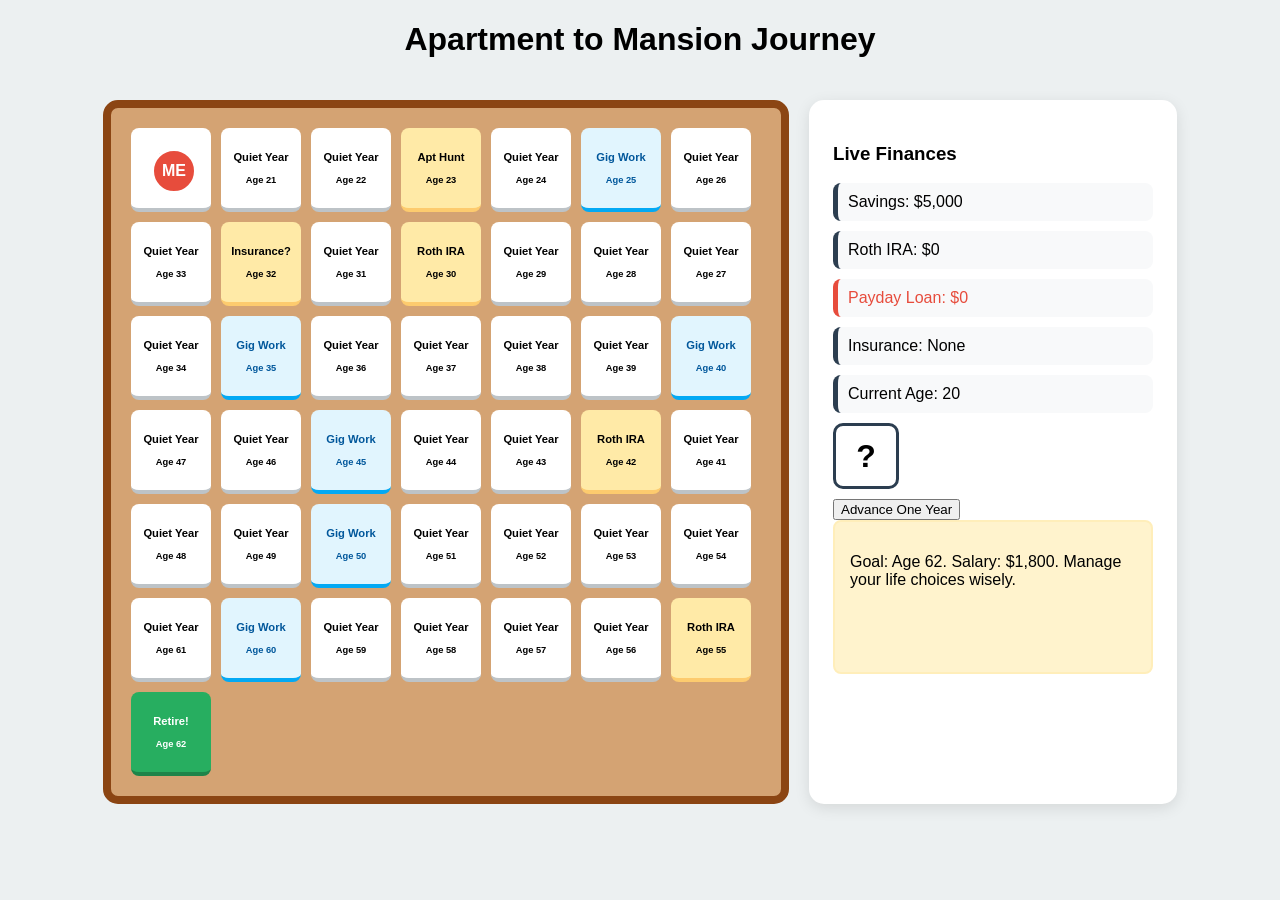
==== index.html @ d13ab497 "karens retirement plan" ====
<!DOCTYPE html>
<html lang="en">
<head>
    <meta charset="UTF-8">
    <meta name="viewport" content="width=device-width, initial-scale=1.0">
    <title>Apartment to Mansion Journey</title>
    <link rel="stylesheet" href="style.css">
</head>
<body>

<h1>Apartment to Mansion Journey</h1>

<div id="game-wrapper">
    <div id="board-container">
        <div id="player">ME</div>
        <div id="board"></div>
    </div>

    <div id="sidebar">
        <h3>Live Finances</h3>
        <div class="stat-card">Savings: $<span id="money">5000</span></div>
        <div class="stat-card">Roth IRA: $<span id="roth">0</span></div>
        <div class="stat-card debt-card">Payday Loan: $<span id="debt">0</span></div>
        <div class="stat-card">Insurance: <span id="insStatus">None</span></div>
        <div class="stat-card">Current Age: <span id="ageDisplay">20</span></div>

        <div id="dice-area">
            <div id="dice">?</div>
            <button class="roll-btn" id="rollBtn">Advance One Year</button>
        </div>

        <div id="event-display">
            <p id="event-text">Goal: Age 62. Salary: $1,800. Manage your life choices wisely.</p>
            <div id="choices" class="choice-btns"></div>
        </div>
    </div>
</div>

<script type="module" src="game.js"></script>
</body>
</html>
---- style.css ----
:root {
    --primary: #2c3e50;
    --secondary: #27ae60;
    --accent: #e67e22;
    --danger: #e74c3c;
    --bg: #ecf0f1;
    --tile-size: 80px;
}

body {
    font-family: 'Segoe UI', sans-serif;
    background-color: var(--bg);
    display: flex;
    flex-direction: column;
    align-items: center;
    margin: 0;
}

#game-wrapper { display: flex; gap: 20px; padding: 20px; flex-wrap: wrap; justify-content: center; }

#board-container {
    position: relative;
    background: #d4a373;
    padding: 20px;
    border-radius: 15px;
    border: 8px solid #8b4513;
    min-width: 630px; 
}

#board {
    display: grid;
    grid-template-columns: repeat(7, var(--tile-size));
    gap: 10px;
}

.tile {
    width: var(--tile-size); height: var(--tile-size);
    background: white; border-radius: 8px;
    display: flex; flex-direction: column; align-items: center; justify-content: center;
    font-size: 0.7rem; font-weight: bold; text-align: center; border-bottom: 4px solid #bdc3c7;
}

.tile.gig { background: #e1f5fe; border-color: #03a9f4; color: #01579b; }
.tile.special { background: #ffeaa7; border-color: #fdcb6e; }
.tile.finish { background: var(--secondary); color: white; border-color: #1e8449; }

#player {
    width: 40px; height: 40px; background: var(--danger);
    border: 3px solid white; border-radius: 50%;
    position: absolute; transition: all 0.5s ease;
    display: flex; align-items: center; justify-content: center;
    color: white; font-weight: bold; animation: pulse 2s infinite;
    z-index: 10;
}

@keyframes pulse {
    0% { transform: scale(1); box-shadow: 0 0 0 0 rgba(231, 76, 60, 0.7); }
    70% { transform: scale(1.1); box-shadow: 0 0 0 10px rgba(231, 76, 60, 0); }
    100% { transform: scale(1); box-shadow: 0 0 0 0 rgba(231, 76, 60, 0); }
}

#sidebar { 
    width: 320px; background: white; padding: 20px; 
    border-radius: 15px; box-shadow: 0 4px 15px rgba(0,0,0,0.1); 
    border: 4px solid transparent; transition: border-color 0.3s ease;
}

.sidebar-danger { border-color: var(--danger) !important; }

/* Single Event Jump */
@keyframes jump-impact {
    0% { transform: translateY(0); }
    50% { transform: translateY(-12px); }
    100% { transform: translateY(0); }
}
.apply-jump { animation: jump-impact 0.3s ease-out; }

/* Double Event Mega Jump */
@keyframes mega-jump {
    0% { transform: translateY(0); }
    25% { transform: translateY(-20px); }
    50% { transform: translateY(5px); }
    75% { transform: translateY(-10px); }
    100% { transform: translateY(0); }
}
.apply-mega-jump { animation: mega-jump 0.5s ease-in-out; border-color: #f1c40f !important; }

.stat-card { background: #f8f9fa; padding: 10px; border-radius: 8px; margin-bottom: 10px; border-left: 5px solid var(--primary); }
.stat-card.debt-card { border-left-color: var(--danger); color: var(--danger); }

#event-display { background: #fff3cd; border: 2px solid #ffeeba; padding: 15px; border-radius: 8px; min-height: 120px; }
.choice-btns { display: flex; flex-direction: column; gap: 8px; margin-top: 10px; }

.choice-btns button { padding: 10px; background: var(--primary); color: white; border: none; border-radius: 4px; cursor: pointer; text-align: left; }
.choice-btns button:hover { background: var(--accent); }
.choice-btns button.pay-debt { background: var(--danger); font-weight: bold; }
.choice-btns button.decline-btn { background: #95a5a6; font-size: 0.8rem; }

#dice { width: 60px; height: 60px; background: white; border: 3px solid var(--primary); border-radius: 10px; display: flex; align-items: center; justify-content: center; font-size: 2rem; font-weight: bold; margin-bottom: 10px; }
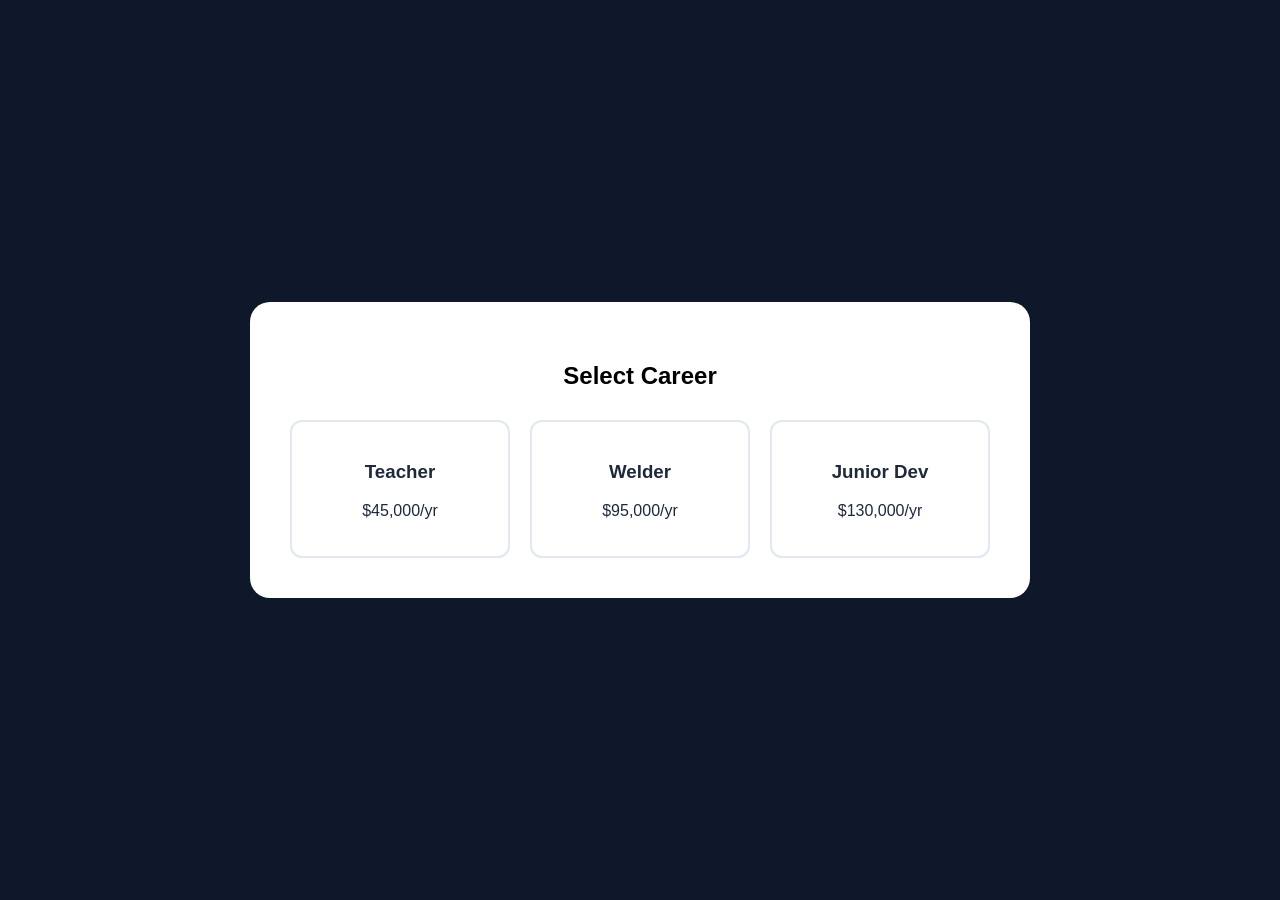
==== commit 33e13a10: "updated karens box" ====
--- a/index.html
+++ b/index.html
@@ -5,6 +5,8 @@
     <meta name="viewport" content="width=device-width, initial-scale=1.0">
     <title>Apartment to Mansion Journey</title>
     <link rel="stylesheet" href="style.css">
+    <link rel="stylesheet" href="stocks.css">
+    <link rel="stylesheet" href="jobs.css">
 </head>
 <body>
 
@@ -18,24 +20,32 @@
 
     <div id="sidebar">
         <h3>Live Finances</h3>
+        <div class="stat-card" id="job-stat">Job: <span id="jobDisplay">Unemployed</span></div>
+        
         <div class="stat-card">Savings: $<span id="money">5000</span></div>
+        <div class="stat-card">Shares Owned: <span id="shares">0</span></div>
         <div class="stat-card">Roth IRA: $<span id="roth">0</span></div>
         <div class="stat-card debt-card">Payday Loan: $<span id="debt">0</span></div>
+        
         <div class="stat-card">Insurance: <span id="insStatus">None</span></div>
         <div class="stat-card">Current Age: <span id="ageDisplay">20</span></div>
 
         <div id="dice-area">
             <div id="dice">?</div>
-            <button class="roll-btn" id="rollBtn">Advance One Year</button>
+            <button class="roll-btn" id="rollBtn" disabled>Advance One Year</button>
         </div>
 
         <div id="event-display">
-            <p id="event-text">Goal: Age 62. Salary: $1,800. Manage your life choices wisely.</p>
+            <p id="event-text">Choose a career to begin your journey.</p>
             <div id="choices" class="choice-btns"></div>
         </div>
     </div>
 </div>
 
-<script type="module" src="game.js"></script>
+
+<script src="events.js"></script>
+<script src="stocks.js"></script>
+<script src="game.js"></script>
+
 </body>
 </html>
--- a/style.css
+++ b/style.css
@@ -67,7 +67,6 @@
 
 .sidebar-danger { border-color: var(--danger) !important; }
 
-/* Single Event Jump */
 @keyframes jump-impact {
     0% { transform: translateY(0); }
     50% { transform: translateY(-12px); }
@@ -75,7 +74,6 @@
 }
 .apply-jump { animation: jump-impact 0.3s ease-out; }
 
-/* Double Event Mega Jump */
 @keyframes mega-jump {
     0% { transform: translateY(0); }
     25% { transform: translateY(-20px); }
@@ -90,10 +88,8 @@
 
 #event-display { background: #fff3cd; border: 2px solid #ffeeba; padding: 15px; border-radius: 8px; min-height: 120px; }
 .choice-btns { display: flex; flex-direction: column; gap: 8px; margin-top: 10px; }
-
-.choice-btns button { padding: 10px; background: var(--primary); color: white; border: none; border-radius: 4px; cursor: pointer; text-align: left; }
-.choice-btns button:hover { background: var(--accent); }
+.choice-btns button { padding: 10px; background: var(--primary); color: white; border: none; border-radius: 4px; cursor: pointer; }
+.choice-btns button.decline-btn { background: #95a5a6; font-size: 0.8rem; }
 .choice-btns button.pay-debt { background: var(--danger); font-weight: bold; }
-.choice-btns button.decline-btn { background: #95a5a6; font-size: 0.8rem; }
 
 #dice { width: 60px; height: 60px; background: white; border: 3px solid var(--primary); border-radius: 10px; display: flex; align-items: center; justify-content: center; font-size: 2rem; font-weight: bold; margin-bottom: 10px; }
--- a/stocks.css
+++ b/stocks.css
@@ -0,0 +1,59 @@
+/* Full-screen Stock Market Page */
+.stock-overlay {
+    position: fixed;
+    top: 0; left: 0;
+    width: 100vw; height: 100vh;
+    background: rgba(15, 23, 42, 0.98); /* Deep dark theme */
+    display: flex;
+    flex-direction: column;
+    align-items: center;
+    justify-content: center;
+    z-index: 9999; /* Stays on top of everything */
+    color: white;
+    font-family: 'Segoe UI', sans-serif;
+}
+
+.stock-modal {
+    background: #1e293b;
+    padding: 40px;
+    border-radius: 20px;
+    border: 2px solid #334155;
+    text-align: center;
+    box-shadow: 0 25px 50px -12px rgba(0, 0, 0, 0.5);
+    max-width: 500px;
+    width: 90%;
+}
+
+.ticker-box {
+    background: #0f172a;
+    padding: 20px;
+    border-radius: 12px;
+    margin: 20px 0;
+    border-left: 5px solid #f1c40f;
+}
+
+.stock-price {
+    font-size: 2.5rem;
+    font-weight: bold;
+    margin: 10px 0;
+    font-family: 'Courier New', monospace;
+}
+
+.up { color: #22c55e; }
+.down { color: #ef4444; }
+
+.market-btns {
+    display: grid;
+    grid-template-columns: 1fr 1fr;
+    gap: 15px;
+    margin-top: 20px;
+}
+
+.market-btns button {
+    padding: 12px;
+    border: none;
+    border-radius: 8px;
+    color: white;
+    font-weight: bold;
+    cursor: pointer;
+}
--- a/jobs.css
+++ b/jobs.css
@@ -0,0 +1,40 @@
+.job-overlay {
+    position: fixed;
+    top: 0; left: 0;
+    width: 100vw; height: 100vh;
+    background: #0f172a;
+    display: flex;
+    align-items: center; justify-content: center;
+    z-index: 5000;
+}
+
+.job-modal {
+    background: white;
+    padding: 40px;
+    border-radius: 20px;
+    max-width: 700px;
+    width: 90%;
+    text-align: center;
+}
+
+.job-grid {
+    display: grid;
+    grid-template-columns: repeat(auto-fit, minmax(180px, 1fr));
+    gap: 20px;
+    margin-top: 30px;
+}
+
+.job-card {
+    border: 2px solid #e2e8f0;
+    padding: 20px;
+    border-radius: 12px;
+    cursor: pointer;
+    transition: 0.3s;
+    color: #1e293b;
+}
+
+.job-card:hover {
+    border-color: #27ae60;
+    background: #f0fdf4;
+    transform: translateY(-5px);
+}
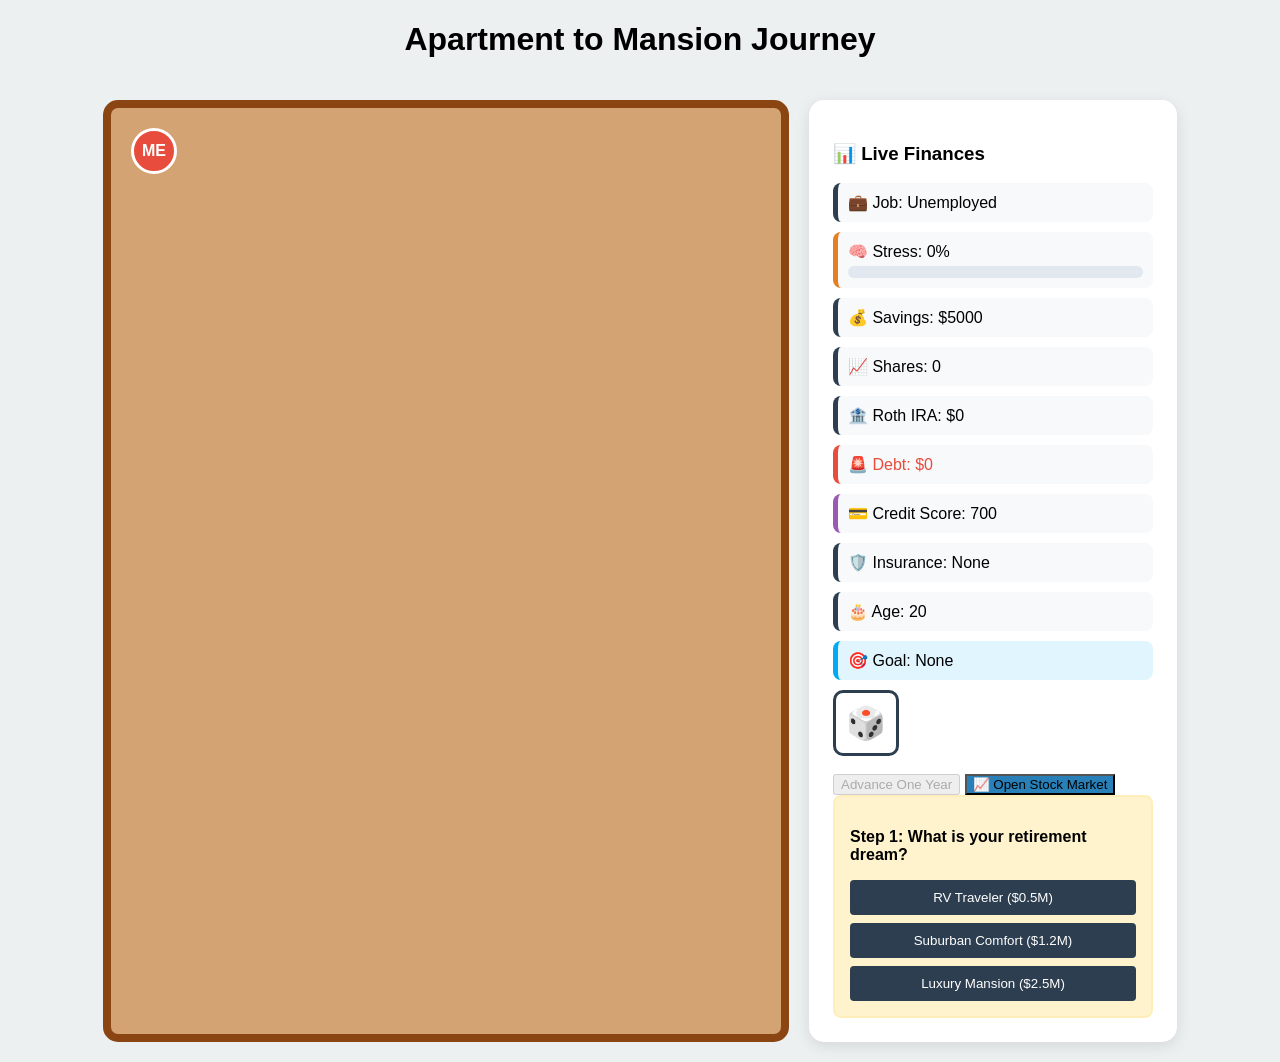
==== commit 36bd3819: "Izzy's smelly farts" ====
--- a/index.html
+++ b/index.html
@@ -19,28 +19,35 @@
     </div>
 
     <div id="sidebar">
-        <h3>Live Finances</h3>
-        <div class="stat-card" id="job-stat">Job: <span id="jobDisplay">Unemployed</span></div>
+        <h3>📊 Live Finances</h3>
+        <div class="stat-card" id="job-stat">💼 Job: <span id="jobDisplay">Unemployed</span></div>
+        <div class="stat-card" style="border-left-color: #e67e22;">
+            🧠 Stress: <span id="stressDisplay">0%</span>
+            <div id="stress-bar-container">
+                <div id="stress-bar"></div>
+            </div>
+        </div>
+        <div class="stat-card">💰 Savings: $<span id="money">5000</span></div>
+        <div class="stat-card">📈 Shares: <span id="shares">0</span></div>
+        <div class="stat-card">🏦 Roth IRA: $<span id="roth">0</span></div>
+        <div class="stat-card debt-card">🚨 Debt: $<span id="debt">0</span></div>
         
-        <div class="stat-card">Savings: $<span id="money">5000</span></div>
-        <div class="stat-card">Shares Owned: <span id="shares">0</span></div>
-        <div class="stat-card">Roth IRA: $<span id="roth">0</span></div>
-        <div class="stat-card debt-card">Payday Loan: $<span id="debt">0</span></div>
-        
-        <div class="stat-card">Insurance: <span id="insStatus">None</span></div>
-        <div class="stat-card">Current Age: <span id="ageDisplay">20</span></div>
-
+        <div class="stat-card" style="border-left-color: #9b59b6;">💳 Credit Score: <span id="creditScore">700</span></div>
+        <div class="stat-card">🛡️ Insurance: <span id="insStatus">None</span></div>
+        <div class="stat-card">🎂 Age: <span id="ageDisplay">20</span></div>
+        <div class="stat-card" style="background:#e1f5fe; border-left-color:#03a9f4;">🎯 Goal: <span id="goalDisplay">None</span></div>
+    
         <div id="dice-area">
-            <div id="dice">?</div>
+            <div id="dice">🎲</div>
             <button class="roll-btn" id="rollBtn" disabled>Advance One Year</button>
+            <button class="roll-btn" id="marketBtn" style="background: #2980b9; margin-top: 8px;">📈 Open Stock Market</button>
         </div>
-
+    
         <div id="event-display">
-            <p id="event-text">Choose a career to begin your journey.</p>
+            <p id="event-text">Choose your retirement goal and career to begin!</p>
             <div id="choices" class="choice-btns"></div>
         </div>
     </div>
-</div>
 
 
 <script src="events.js"></script>
--- a/style.css
+++ b/style.css
@@ -6,6 +6,41 @@
     --bg: #ecf0f1;
     --tile-size: 80px;
 }
+
+/* Floating Money Animation */
+.float-text {
+    position: absolute;
+    font-weight: bold;
+    font-size: 1.2rem;
+    z-index: 100;
+    animation: floatUp 1.5s ease-out forwards;
+    pointer-events: none;
+    text-shadow: 1px 1px 2px black;
+}
+
+@keyframes floatUp {
+    0% { transform: translateY(0) scale(1); opacity: 1; }
+    100% { transform: translateY(-40px) scale(1.2); opacity: 0; }
+}
+
+/* 3D Dice Spin Animation */
+.dice-spin {
+    animation: spinDice 0.5s linear infinite;
+}
+
+@keyframes spinDice {
+    0% { transform: rotateX(0deg) rotateY(0deg); }
+    100% { transform: rotateX(360deg) rotateY(360deg); }
+}
+
+/* Visual Board Progression (City -> Suburbs -> Paradise) */
+.stage-city { background: #cfd8dc; border-color: #90a4ae; }
+.stage-suburb { background: #c8e6c9; border-color: #81c784; }
+.stage-paradise { background: #b3e5fc; border-color: #4fc3f7; }
+
+/* Custom squares */
+.tile.tax { background: #ffccbc; border-color: #ff8a65; }
+.tile.house { background: #d1c4e9; border-color: #9575cd; }
 
 body {
     font-family: 'Segoe UI', sans-serif;
@@ -59,6 +94,23 @@
     100% { transform: scale(1); box-shadow: 0 0 0 0 rgba(231, 76, 60, 0); }
 }
 
+/* Stress Bar Styles */
+#stress-bar-container {
+    width: 100%;
+    height: 12px;
+    background: #e2e8f0;
+    border-radius: 6px;
+    margin-top: 5px;
+    overflow: hidden;
+}
+
+#stress-bar {
+    height: 100%;
+    width: 0%;
+    background: #2ecc71; /* Starts green */
+    transition: width 0.3s ease, background-color 0.3s ease;
+}
+
 #sidebar { 
     width: 320px; background: white; padding: 20px; 
     border-radius: 15px; box-shadow: 0 4px 15px rgba(0,0,0,0.1); 
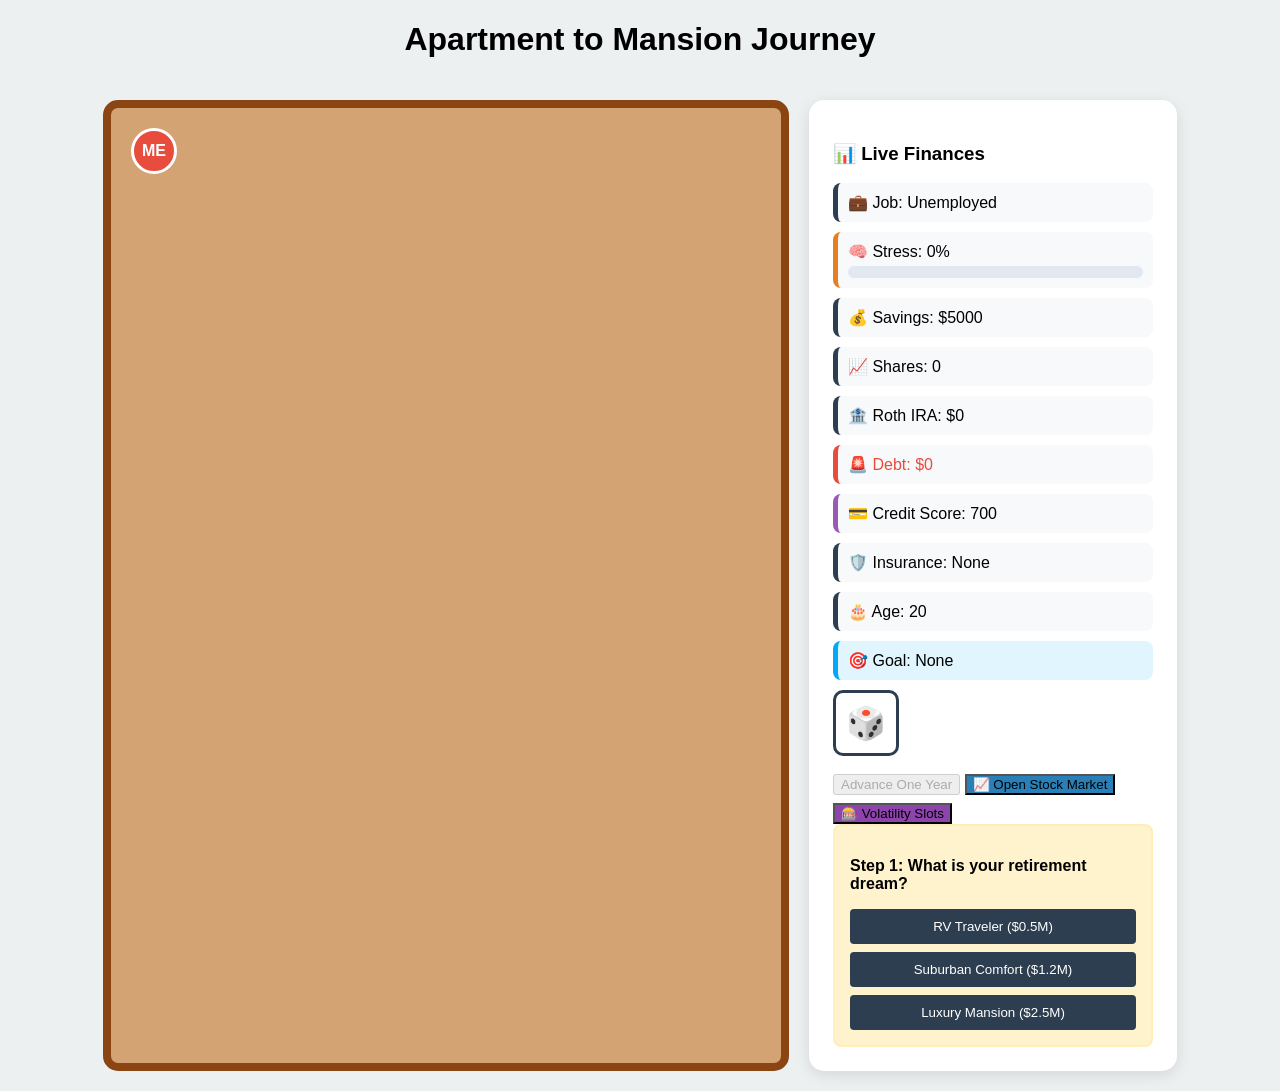
==== commit 8df9d324: "big slots" ====
--- a/index.html
+++ b/index.html
@@ -7,6 +7,7 @@
     <link rel="stylesheet" href="style.css">
     <link rel="stylesheet" href="stocks.css">
     <link rel="stylesheet" href="jobs.css">
+    <link rel="stylesheet" href="slots.css">
 </head>
 <body>
 
@@ -41,6 +42,7 @@
             <div id="dice">🎲</div>
             <button class="roll-btn" id="rollBtn" disabled>Advance One Year</button>
             <button class="roll-btn" id="marketBtn" style="background: #2980b9; margin-top: 8px;">📈 Open Stock Market</button>
+            <button class="roll-btn" id="slotsBtn" style="background: #8e44ad; margin-top: 8px;">🎰 Volatility Slots</button>
         </div>
     
         <div id="event-display">
@@ -49,7 +51,7 @@
         </div>
     </div>
 
-
+<script src="slots.js"></script>
 <script src="events.js"></script>
 <script src="stocks.js"></script>
 <script src="game.js"></script>
--- a/slots.css
+++ b/slots.css
@@ -0,0 +1,61 @@
+/* Specialized Slot Machine Overlay */
+.slot-container-overlay {
+    position: fixed;
+    top: 0; left: 0;
+    width: 100vw; height: 100vh;
+    background: rgba(15, 23, 42, 0.95);
+    display: flex;
+    justify-content: center;
+    align-items: center;
+    z-index: 10000;
+}
+
+.slot-machine-body {
+    background: #1e293b;
+    border: 4px solid #f1c40f;
+    border-radius: 20px;
+    padding: 30px;
+    text-align: center;
+    box-shadow: 0 0 50px rgba(0,0,0,0.8);
+    color: white;
+}
+
+.slot-reels-wrapper {
+    display: flex;
+    gap: 15px;
+    margin: 25px 0;
+}
+
+.slot-reel {
+    width: 110px;
+    height: 110px;
+    background: #0f172a;
+    border: 2px solid #475569;
+    border-radius: 12px;
+    display: flex;
+    align-items: center;
+    justify-content: center;
+    font-size: 1.5rem;
+    font-weight: bold;
+    color: #f1c40f;
+}
+
+.slot-controls button {
+    padding: 12px 25px;
+    font-size: 1.1rem;
+    font-weight: bold;
+    cursor: pointer;
+    border: none;
+    border-radius: 8px;
+    margin: 5px;
+}
+
+.spin-active {
+    background: #2ecc71;
+    color: white;
+}
+
+.exit-btn {
+    background: #e74c3c;
+    color: white;
+}
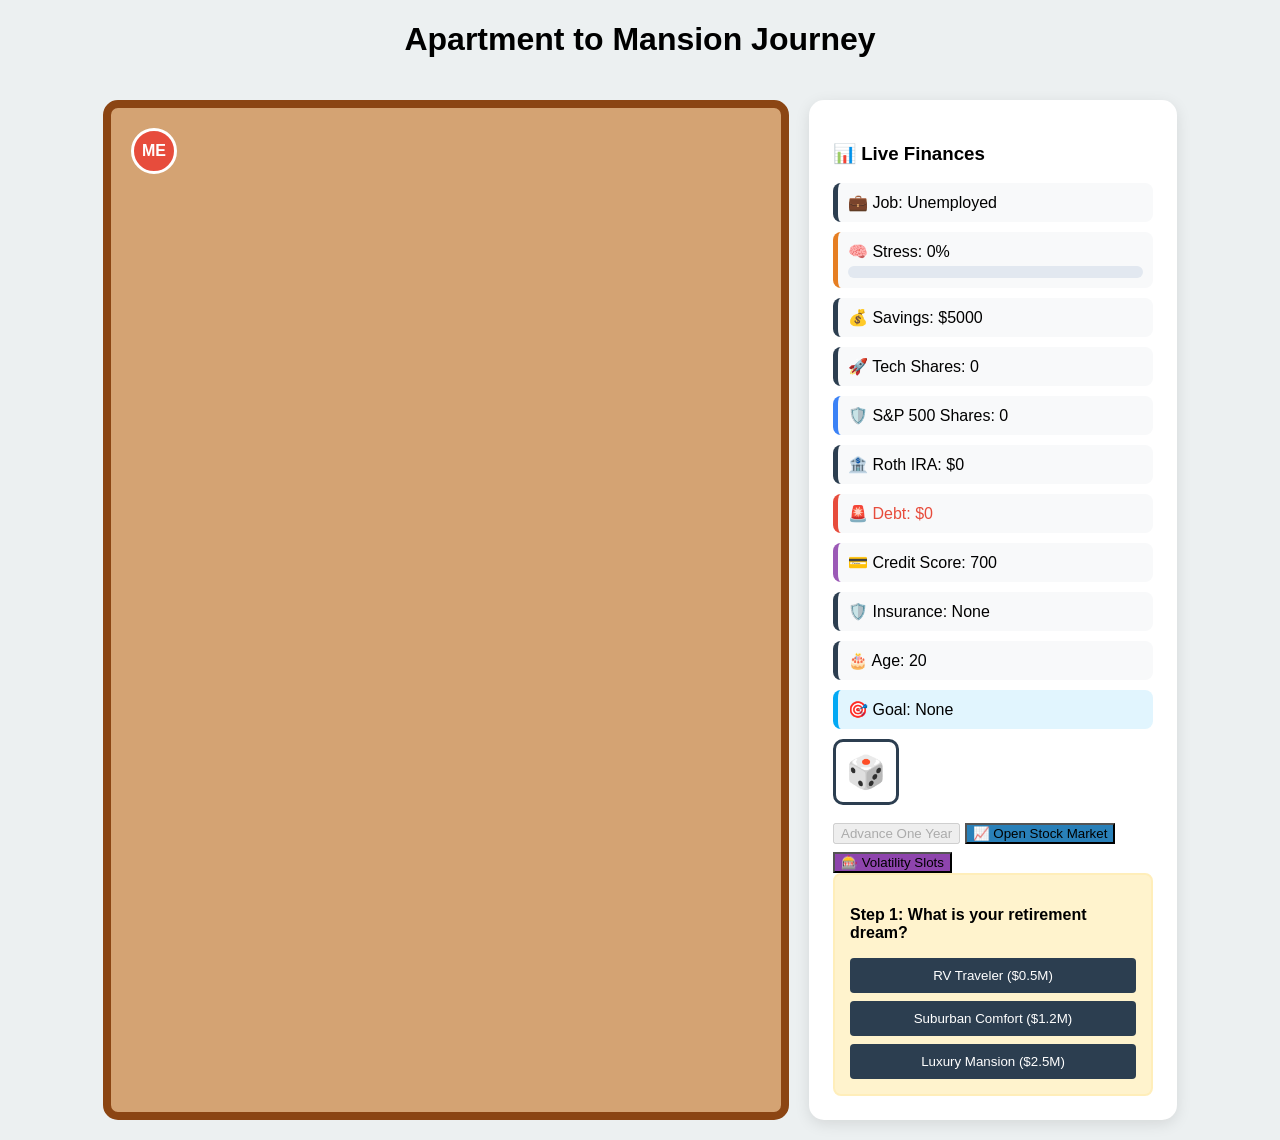
==== commit 26c07cb6: "Calm before the storm" ====
--- a/index.html
+++ b/index.html
@@ -29,7 +29,8 @@
             </div>
         </div>
         <div class="stat-card">💰 Savings: $<span id="money">5000</span></div>
-        <div class="stat-card">📈 Shares: <span id="shares">0</span></div>
+        <div class="stat-card">🚀 Tech Shares: <span id="shares">0</span></div>
+        <div class="stat-card" style="border-left-color: #3b82f6;">🛡️ S&P 500 Shares: <span id="spShares">0</span></div>
         <div class="stat-card">🏦 Roth IRA: $<span id="roth">0</span></div>
         <div class="stat-card debt-card">🚨 Debt: $<span id="debt">0</span></div>
         
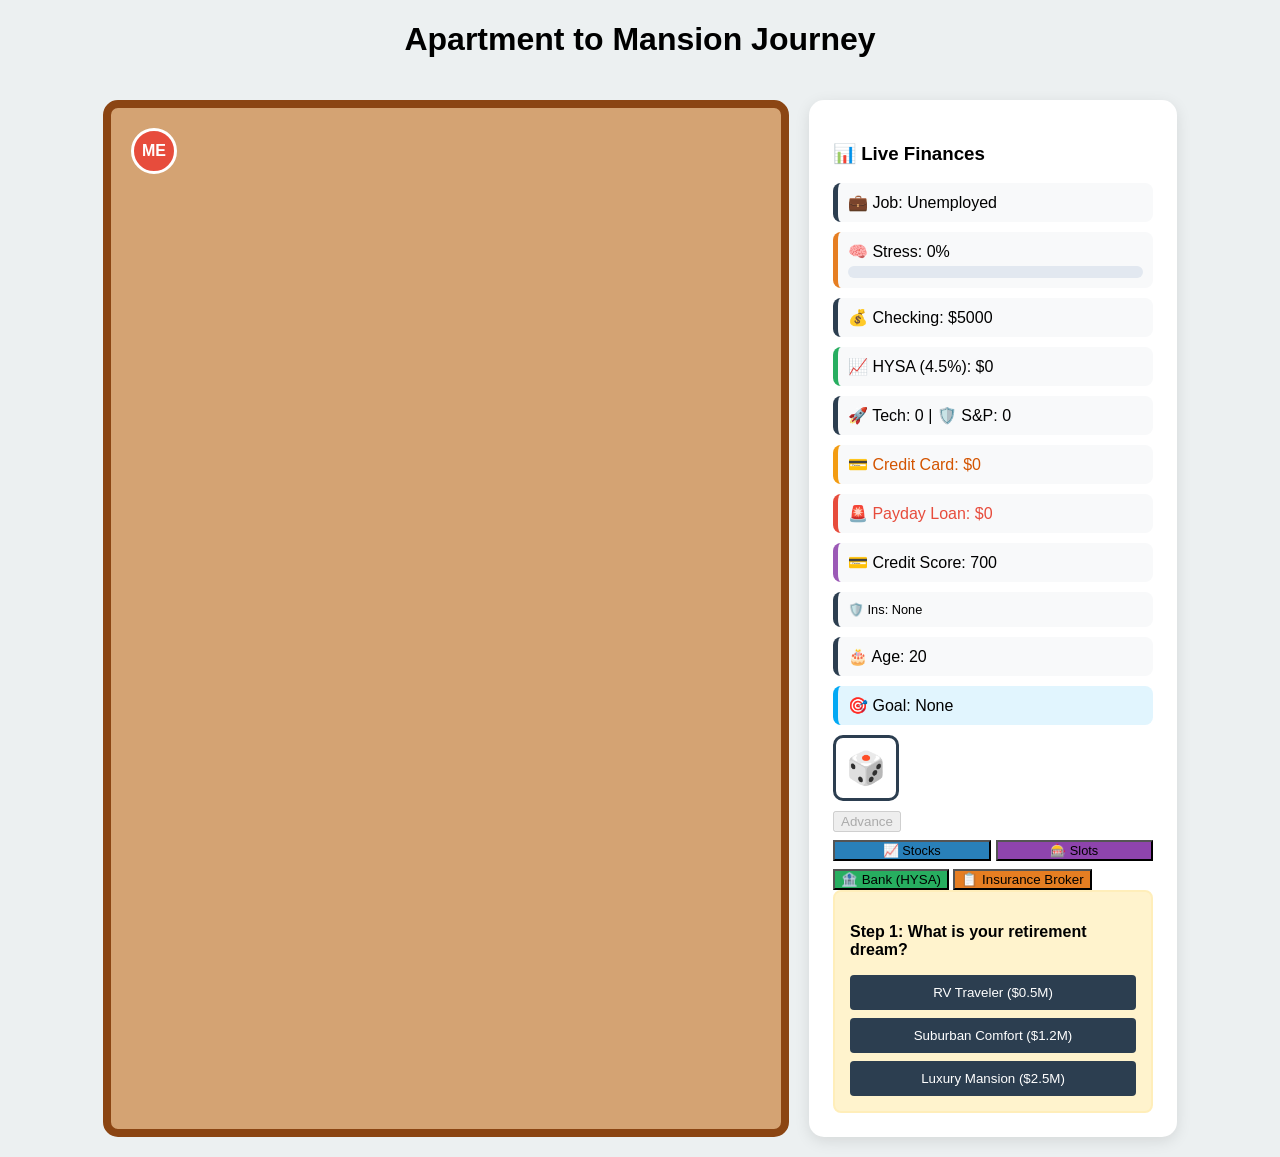
==== commit 9ecff2c0: "Added S&P and insurance" ====
--- a/index.html
+++ b/index.html
@@ -28,22 +28,29 @@
                 <div id="stress-bar"></div>
             </div>
         </div>
-        <div class="stat-card">💰 Savings: $<span id="money">5000</span></div>
-        <div class="stat-card">🚀 Tech Shares: <span id="shares">0</span></div>
-        <div class="stat-card" style="border-left-color: #3b82f6;">🛡️ S&P 500 Shares: <span id="spShares">0</span></div>
-        <div class="stat-card">🏦 Roth IRA: $<span id="roth">0</span></div>
-        <div class="stat-card debt-card">🚨 Debt: $<span id="debt">0</span></div>
+        <div class="stat-card">💰 Checking: $<span id="money">5000</span></div>
+        <div class="stat-card" style="border-left-color: #27ae60;">📈 HYSA (4.5%): $<span id="hysaDisplay">0</span></div>
+        
+        <div class="stat-card">🚀 Tech: <span id="shares">0</span> | 🛡️ S&P: <span id="spShares">0</span></div>
+        
+        <div class="stat-card debt-card" style="border-left-color: #f39c12; color: #d35400;">💳 Credit Card: $<span id="ccDebt">0</span></div>
+        <div class="stat-card debt-card">🚨 Payday Loan: $<span id="debt">0</span></div>
         
         <div class="stat-card" style="border-left-color: #9b59b6;">💳 Credit Score: <span id="creditScore">700</span></div>
-        <div class="stat-card">🛡️ Insurance: <span id="insStatus">None</span></div>
+        <div class="stat-card" style="font-size: 0.8rem;">🛡️ Ins: <span id="insStatus">None</span></div>
         <div class="stat-card">🎂 Age: <span id="ageDisplay">20</span></div>
+        
         <div class="stat-card" style="background:#e1f5fe; border-left-color:#03a9f4;">🎯 Goal: <span id="goalDisplay">None</span></div>
     
         <div id="dice-area">
             <div id="dice">🎲</div>
-            <button class="roll-btn" id="rollBtn" disabled>Advance One Year</button>
-            <button class="roll-btn" id="marketBtn" style="background: #2980b9; margin-top: 8px;">📈 Open Stock Market</button>
-            <button class="roll-btn" id="slotsBtn" style="background: #8e44ad; margin-top: 8px;">🎰 Volatility Slots</button>
+            <button class="roll-btn" id="rollBtn" disabled>Advance</button>
+            <div style="display: grid; grid-template-columns: 1fr 1fr; gap: 5px; margin-top: 8px;">
+                <button class="roll-btn" id="marketBtn" style="background: #2980b9; margin-top: 0; font-size: 0.8rem;">📈 Stocks</button>
+                <button class="roll-btn" id="slotsBtn" style="background: #8e44ad; margin-top: 0; font-size: 0.8rem;">🎰 Slots</button>
+            </div>
+            <button class="roll-btn" id="bankBtn" style="background: #27ae60; margin-top: 8px;">🏦 Bank (HYSA)</button>
+            <button class="roll-btn" id="insBtn" style="background: #e67e22; margin-top: 8px;">📋 Insurance Broker</button>
         </div>
     
         <div id="event-display">
@@ -51,10 +58,12 @@
             <div id="choices" class="choice-btns"></div>
         </div>
     </div>
+</div>
 
 <script src="slots.js"></script>
 <script src="events.js"></script>
 <script src="stocks.js"></script>
+<script src="bank_insurance.js"></script> 
 <script src="game.js"></script>
 
 </body>
